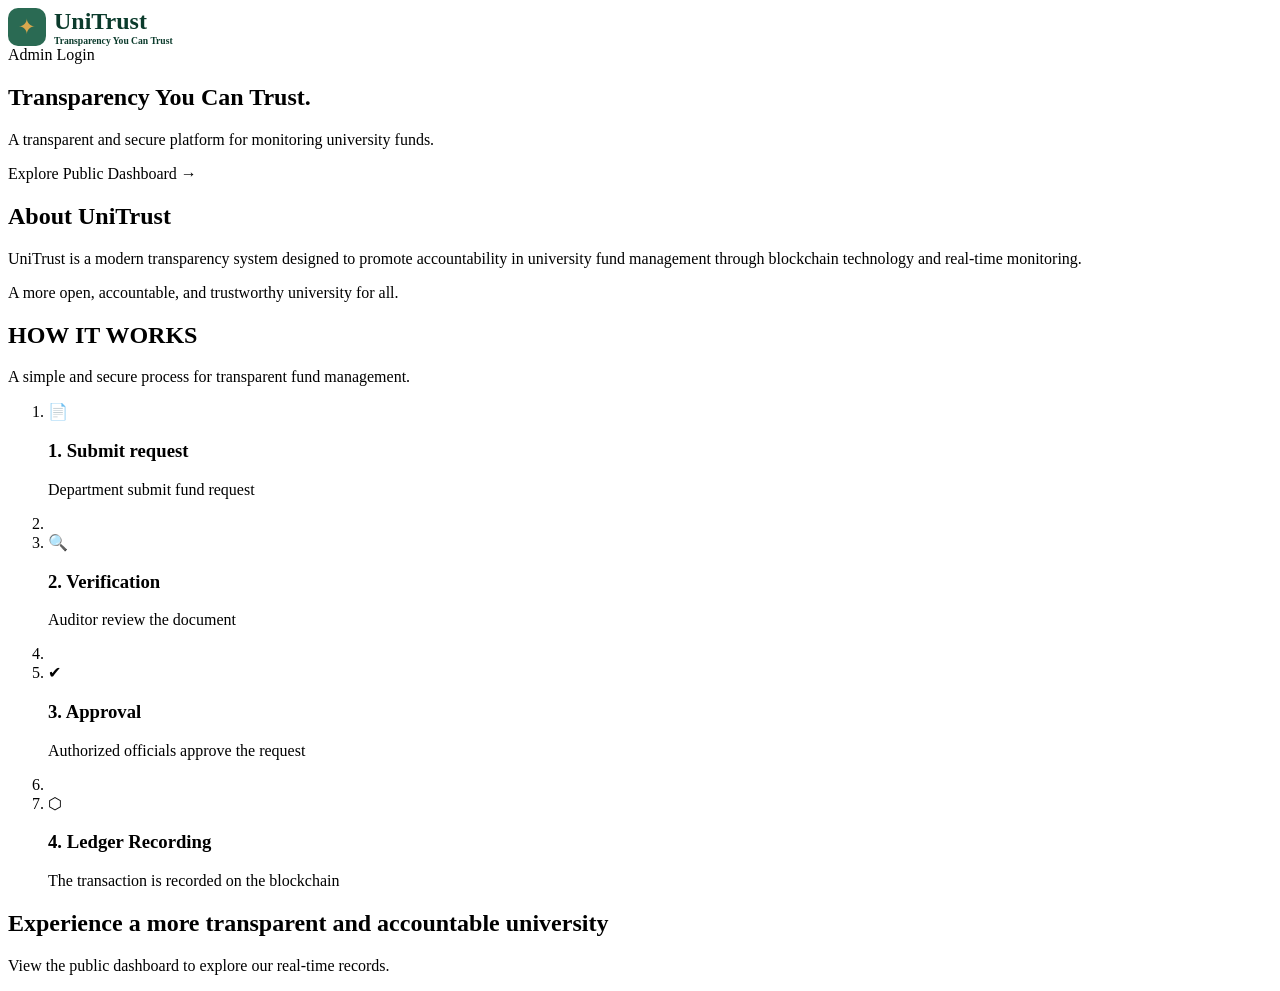
==== unitrust/index.html @ 1415d0fa "Add files via upload" ====
<!DOCTYPE html>
<html lang="en">
<link rel="stylesheet" href="oop.css">
<link rel="preconnect" href="https://fonts.googleapis.com">
<link href="https://fonts.googleapis.com/css2?family=Inter:wght@400;600;800&display=swap" rel="stylesheet">    
<head>
  <meta charset="UTF-8">
  <meta name="viewport" content="width=device-width, initial-scale=1.0">
  <title>UniTrust | Transparency You Can Trust</title>
  <link rel="stylesheet" href="css/variables.css">
  <link rel="stylesheet" href="css/base.css">
  <link rel="stylesheet" href="css/landing.css">
</head>
<body>

  <div class="top">
    <header class="navbar">
      <a href="index.html" class="brand">
        <span class="logo-mark">✦</span>
        <div>
          <span class="brand__name">UniTrust</span>
          <span class="brand__tagline">Transparency You Can Trust</span>
        </div>
      </a>
      <a href="login.html" class="your-existing-button-class">
        Admin Login
      </a>
    </header>

    <section class="hero">
      <h1 class="hero__title">
        <span class="hero__line1">Transparency</span>
        <span class="hero__line2">You Can <span class="hero__trust">Trust.</span></span>
      </h1>
      <p class="hero__subtitle">
        A transparent and secure platform for monitoring university funds.
      </p>
      <a href="dashboard.html" class="btn btn--lg">Explore Public Dashboard &rarr;</a>
    </section>

    <section class="about">
      <h2>About UniTrust</h2>
      <p>
        UniTrust is a modern transparency system designed to promote
        accountability in university fund management through blockchain
        technology and real-time monitoring.
      </p>
      <p class="about__note">A more open, accountable, and trustworthy university for all.</p>
    </section>
  </div>

  <section class="how">
    <div class="how__intro">
      <h2>HOW IT WORKS</h2>
      <p>A simple and secure process for transparent fund management.</p>
    </div>

    <ol class="steps">
      <li class="step">
        <div class="step__icon">📄</div>
        <h3>1. Submit request</h3>
        <p>Department submit fund request</p>
      </li>
      <li class="arrow" aria-hidden="true"></li>
      <li class="step">
        <div class="step__icon">🔍</div>
        <h3>2. Verification</h3>
        <p>Auditor review the document</p>
      </li>
      <li class="arrow" aria-hidden="true"></li>
      <li class="step">
        <div class="step__icon">✔</div>
        <h3>3. Approval</h3>
        <p>Authorized officials approve the request</p>
      </li>
      <li class="arrow" aria-hidden="true"></li>
      <li class="step">
        <div class="step__icon">⬡</div>
        <h3>4. Ledger Recording</h3>
        <p>The transaction is recorded on the blockchain</p>
      </li>
    </ol>
  </section>

  <footer class="cta">
    <h2>Experience a more transparent and accountable university</h2>
    <p>View the public dashboard to explore our real-time records.</p>
  </footer>

</body>
</html>
---- unitrust/css/base.css ----
* { box-sizing: border-box; }

a {
  text-decoration: none;
  color: inherit;
}

.logo-mark {
  width: 38px;
  height: 38px;
  display: grid;
  place-items: center;
  background: #2a6a53;
  color: #d9a84e;
  border-radius: 10px;
  font-size: 1.3rem;
}

.brand {
  display: flex;
  align-items: center;
  gap: 8px;
}

.brand__name {
  display: block;
  font-size: 1.5rem;
  font-weight: 800;
  line-height: 1;
  color: #0b3b2c;
}

.brand__tagline {
  display: block;
  margin-top: 2px;
  font-size: 0.6rem;
  font-weight: 700;
  color: #0b3b2c;
}
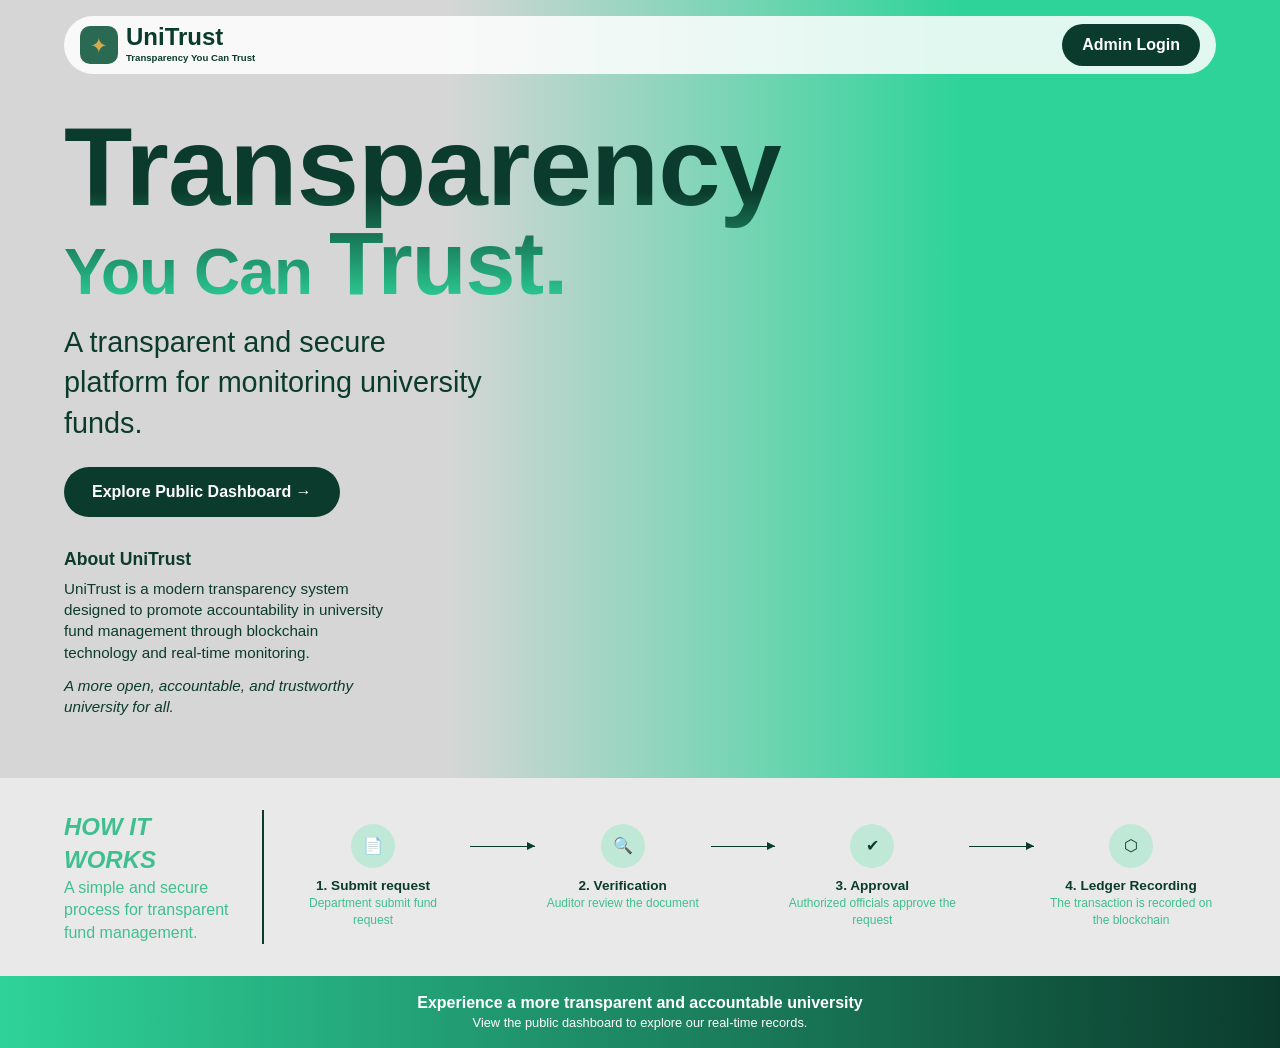
==== commit ce5ed0ae: "Fix landing page stylesheet path and restore styling" ====
--- a/unitrust/index.html
+++ b/unitrust/index.html
@@ -1,91 +1,87 @@
-<!DOCTYPE html>
-<html lang="en">
-<link rel="stylesheet" href="oop.css">
-<link rel="preconnect" href="https://fonts.googleapis.com">
-<link href="https://fonts.googleapis.com/css2?family=Inter:wght@400;600;800&display=swap" rel="stylesheet">    
-<head>
-  <meta charset="UTF-8">
-  <meta name="viewport" content="width=device-width, initial-scale=1.0">
-  <title>UniTrust | Transparency You Can Trust</title>
-  <link rel="stylesheet" href="css/variables.css">
-  <link rel="stylesheet" href="css/base.css">
-  <link rel="stylesheet" href="css/landing.css">
-</head>
-<body>
-
-  <div class="top">
-    <header class="navbar">
-      <a href="index.html" class="brand">
-        <span class="logo-mark">✦</span>
-        <div>
-          <span class="brand__name">UniTrust</span>
-          <span class="brand__tagline">Transparency You Can Trust</span>
-        </div>
-      </a>
-      <a href="login.html" class="your-existing-button-class">
-        Admin Login
-      </a>
-    </header>
-
-    <section class="hero">
-      <h1 class="hero__title">
-        <span class="hero__line1">Transparency</span>
-        <span class="hero__line2">You Can <span class="hero__trust">Trust.</span></span>
-      </h1>
-      <p class="hero__subtitle">
-        A transparent and secure platform for monitoring university funds.
-      </p>
-      <a href="dashboard.html" class="btn btn--lg">Explore Public Dashboard &rarr;</a>
-    </section>
-
-    <section class="about">
-      <h2>About UniTrust</h2>
-      <p>
-        UniTrust is a modern transparency system designed to promote
-        accountability in university fund management through blockchain
-        technology and real-time monitoring.
-      </p>
-      <p class="about__note">A more open, accountable, and trustworthy university for all.</p>
-    </section>
-  </div>
-
-  <section class="how">
-    <div class="how__intro">
-      <h2>HOW IT WORKS</h2>
-      <p>A simple and secure process for transparent fund management.</p>
-    </div>
-
-    <ol class="steps">
-      <li class="step">
-        <div class="step__icon">📄</div>
-        <h3>1. Submit request</h3>
-        <p>Department submit fund request</p>
-      </li>
-      <li class="arrow" aria-hidden="true"></li>
-      <li class="step">
-        <div class="step__icon">🔍</div>
-        <h3>2. Verification</h3>
-        <p>Auditor review the document</p>
-      </li>
-      <li class="arrow" aria-hidden="true"></li>
-      <li class="step">
-        <div class="step__icon">✔</div>
-        <h3>3. Approval</h3>
-        <p>Authorized officials approve the request</p>
-      </li>
-      <li class="arrow" aria-hidden="true"></li>
-      <li class="step">
-        <div class="step__icon">⬡</div>
-        <h3>4. Ledger Recording</h3>
-        <p>The transaction is recorded on the blockchain</p>
-      </li>
-    </ol>
-  </section>
-
-  <footer class="cta">
-    <h2>Experience a more transparent and accountable university</h2>
-    <p>View the public dashboard to explore our real-time records.</p>
-  </footer>
-
-</body>
+<!DOCTYPE html>
+<html lang="en">
+<head>
+  <meta charset="UTF-8">
+  <meta name="viewport" content="width=device-width, initial-scale=1.0">
+  <title>UniTrust | Transparency You Can Trust</title>
+
+  <link rel="preconnect" href="https://fonts.googleapis.com">
+  <link href="https://fonts.googleapis.com/css2?family=Inter:wght@400;600;800&display=swap" rel="stylesheet">
+  <link rel="stylesheet" href="css/oop.css">
+</head>
+<body>
+
+  <div class="top">
+    <header class="navbar">
+      <a href="index.html" class="brand">
+        <span class="logo-mark">✦</span>
+        <div>
+          <span class="brand__name">UniTrust</span>
+          <span class="brand__tagline">Transparency You Can Trust</span>
+        </div>
+      </a>
+      <a href="login.html" class="btn">Admin Login</a>
+    </header>
+
+    <section class="hero">
+      <h1 class="hero__title">
+        <span class="hero__line1">Transparency</span>
+        <span class="hero__line2">You Can <span class="hero__trust">Trust.</span></span>
+      </h1>
+      <p class="hero__subtitle">
+        A transparent and secure platform for monitoring university funds.
+      </p>
+      <a href="dashboard.html" class="btn btn--lg">Explore Public Dashboard &rarr;</a>
+    </section>
+
+    <section class="about">
+      <h2>About UniTrust</h2>
+      <p>
+        UniTrust is a modern transparency system designed to promote
+        accountability in university fund management through blockchain
+        technology and real-time monitoring.
+      </p>
+      <p class="about__note">A more open, accountable, and trustworthy university for all.</p>
+    </section>
+  </div>
+
+  <section class="how">
+    <div class="how__intro">
+      <h2>HOW IT WORKS</h2>
+      <p>A simple and secure process for transparent fund management.</p>
+    </div>
+
+    <ol class="steps">
+      <li class="step">
+        <div class="step__icon">📄</div>
+        <h3>1. Submit request</h3>
+        <p>Department submit fund request</p>
+      </li>
+      <li class="arrow" aria-hidden="true"></li>
+      <li class="step">
+        <div class="step__icon">🔍</div>
+        <h3>2. Verification</h3>
+        <p>Auditor review the document</p>
+      </li>
+      <li class="arrow" aria-hidden="true"></li>
+      <li class="step">
+        <div class="step__icon">✔</div>
+        <h3>3. Approval</h3>
+        <p>Authorized officials approve the request</p>
+      </li>
+      <li class="arrow" aria-hidden="true"></li>
+      <li class="step">
+        <div class="step__icon">⬡</div>
+        <h3>4. Ledger Recording</h3>
+        <p>The transaction is recorded on the blockchain</p>
+      </li>
+    </ol>
+  </section>
+
+  <footer class="cta">
+    <h2>Experience a more transparent and accountable university</h2>
+    <p>View the public dashboard to explore our real-time records.</p>
+  </footer>
+
+</body>
 </html>
--- a/unitrust/css/oop.css
+++ b/unitrust/css/oop.css
@@ -0,0 +1,176 @@
+:root {
+  --green-dark: #0b3b2c;
+  --green-main: #2ed39a;
+  --green-text: #3fbf90;
+  --grey-light: #e9e9e9;
+  --grey-mid: #d6d6d6;
+  --font-main: "Inter", sans-serif;
+}
+
+* { box-sizing: border-box; margin: 0; padding: 0; }
+
+body {
+  font-family: var(--font-main);
+  color: var(--green-dark);
+  line-height: 1.4;
+}
+
+a { text-decoration: none; color: inherit; }
+img { max-width: 100%; display: block; }
+
+.btn {
+  display: inline-block;
+  background: var(--green-dark);
+  color: #fff;
+  font-weight: 600;
+  padding: 10px 20px;
+  border-radius: 999px;   /* fully rounded pill */
+}
+.btn--lg { padding: 14px 28px; }
+
+/* Hero + About share one gradient background */
+.top {
+  background: linear-gradient(90deg, var(--grey-mid) 0%, var(--grey-mid) 35%, var(--green-main) 75%);
+  padding: 16px 5% 60px;
+}
+
+/* NAVBAR */
+.navbar {
+  display: flex;
+  justify-content: space-between;
+  align-items: center;
+  background: rgba(255, 255, 255, 0.85);
+  border-radius: 999px;
+  padding: 8px 16px;
+}
+.brand {
+  display: flex;
+  align-items: center;
+  gap: 8px;
+}
+
+.logo-mark {
+  width: 38px;
+  height: 38px;
+  display: grid;
+  place-items: center;
+  background: #2a6a53;
+  color: #d9a84e;
+  border-radius: 10px;
+  font-size: 1.3rem;
+}
+
+.brand__name {
+  display: block;
+  font-size: 1.5rem;
+  font-weight: 800;
+  line-height: 1;
+  color: #0b3b2c;
+}
+
+.brand__tagline {
+  display: block;
+  margin-top: 2px;
+  font-size: 0.6rem;
+  font-weight: 700;
+  color: #0b3b2c;
+}
+
+/* HERO */
+.hero { padding: 40px 0 30px; }
+
+.hero__title {
+  font-weight: 800;
+  letter-spacing: -0.04em;
+  line-height: 0.95;
+  /* gradient fill inside the text */
+  background: linear-gradient(180deg, var(--green-dark) 40%, var(--green-main) 100%);
+  -webkit-background-clip: text;
+  background-clip: text;
+  color: transparent;
+}
+.hero__line1 { display: block; font-size: clamp(3rem, 10vw, 7rem); }
+.hero__line2 { display: block; font-size: clamp(2rem, 6vw, 4rem); }
+.hero__trust { font-size: 1.4em; }
+
+.hero__subtitle {
+  max-width: 420px;
+  font-size: clamp(1.2rem, 2.5vw, 1.8rem);
+  margin: 16px 0 24px;
+}
+
+/* ABOUT */
+.about { max-width: 320px; }
+.about h2 { font-size: 1.1rem; margin-bottom: 6px; }
+.about p { font-size: 0.95rem; }
+.about__note { font-style: italic; font-size: 0.8rem; margin-top: 12px; }
+
+/* HOW IT WORKS */
+.how {
+  display: flex;
+  align-items: center;
+  gap: 24px;
+  background: var(--grey-light);
+  padding: 32px 5%;
+}
+.how__intro {
+  max-width: 200px;
+  padding-right: 24px;
+  border-right: 2px solid var(--green-dark);
+  color: var(--green-text);
+}
+.how__intro h2 { font-style: italic; font-weight: 800; }
+
+.steps {
+  list-style: none;
+  display: flex;
+  flex: 1;
+  align-items: flex-start;
+  justify-content: space-between;
+  gap: 12px;
+}
+.step { text-align: center; max-width: 170px; }
+.step h3 { font-size: 0.85rem; }
+.step p { font-size: 0.75rem; color: var(--green-text); }
+.step__icon {
+  width: 44px; height: 44px;
+  margin: 0 auto 8px;
+  display: grid; place-items: center;
+  border-radius: 50%;
+  background: #bfe9d6;
+}
+
+/* arrow = a line with a small head */
+.arrow {
+  flex: 1;
+  height: 1px;
+  background: var(--green-dark);
+  margin-top: 22px;
+  position: relative;
+}
+.arrow::after {
+  content: "";
+  position: absolute;
+  right: 0; top: -4px;
+  border-left: 8px solid var(--green-dark);
+  border-top: 4px solid transparent;
+  border-bottom: 4px solid transparent;
+}
+
+/* CTA BANNER */
+.cta {
+  text-align: center;
+  padding: 16px 5%;
+  background: linear-gradient(90deg, #2ed39a, #0b3b2c 100%);
+  color: #fff;
+}
+.cta h2 { font-size: 1rem; }
+.cta p { font-size: 0.8rem; }
+
+/* MOBILE */
+@media (max-width: 768px) {
+  .how { flex-direction: column; }
+  .how__intro { border-right: none; padding-right: 0; max-width: none; }
+  .steps { flex-direction: column; align-items: center; }
+  .arrow { display: none; }
+}
